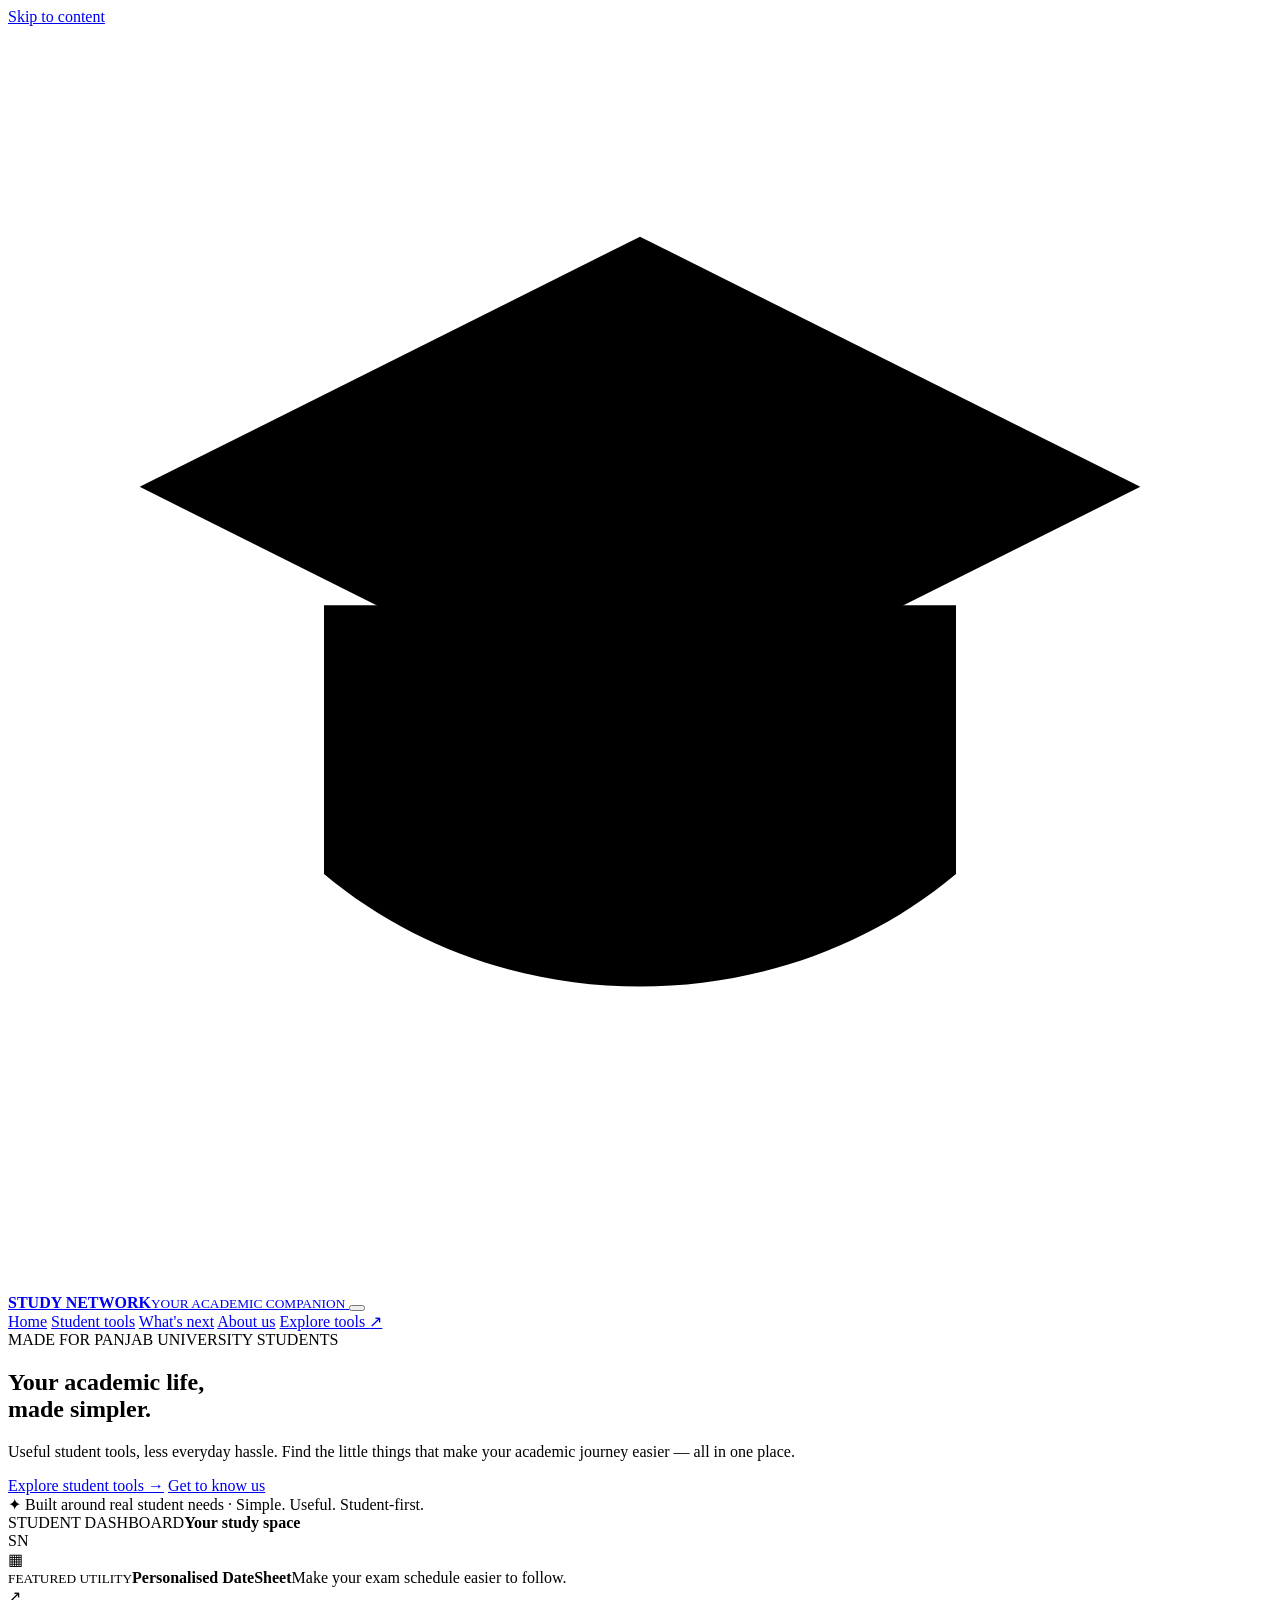
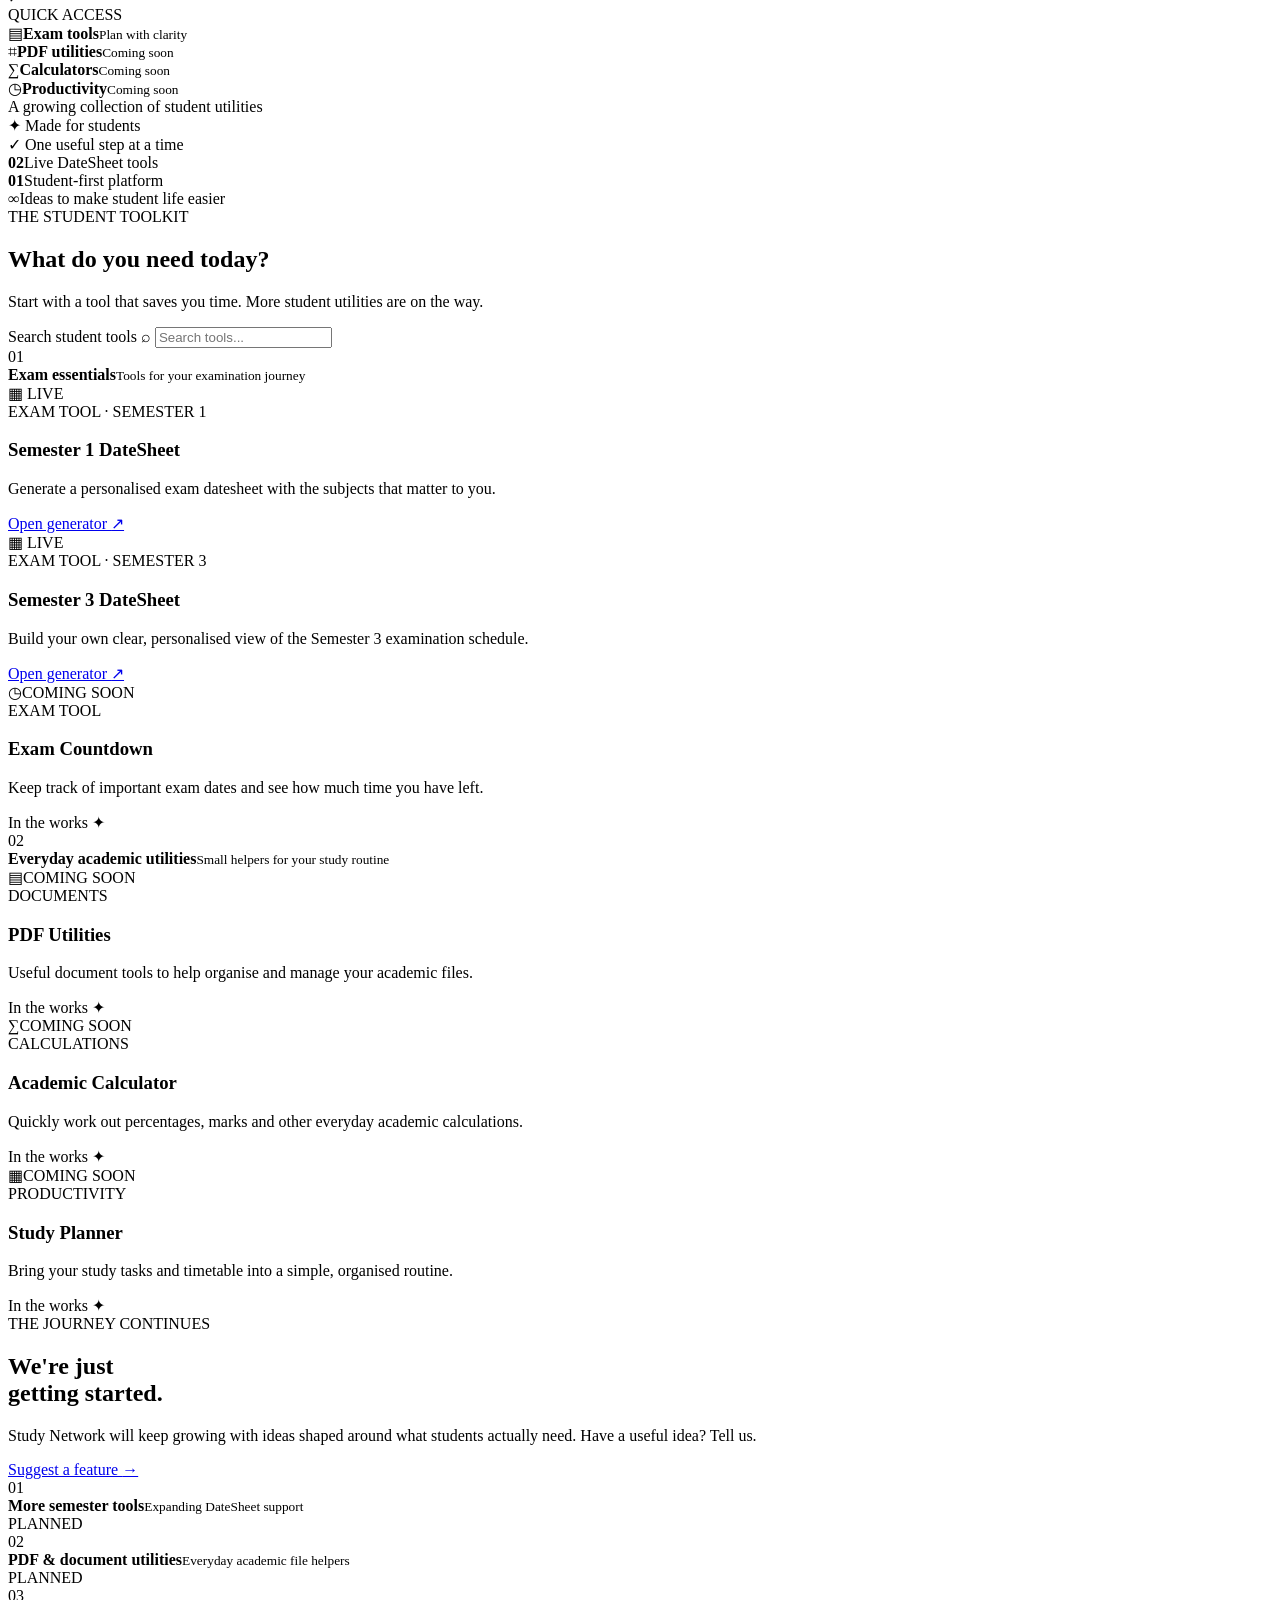
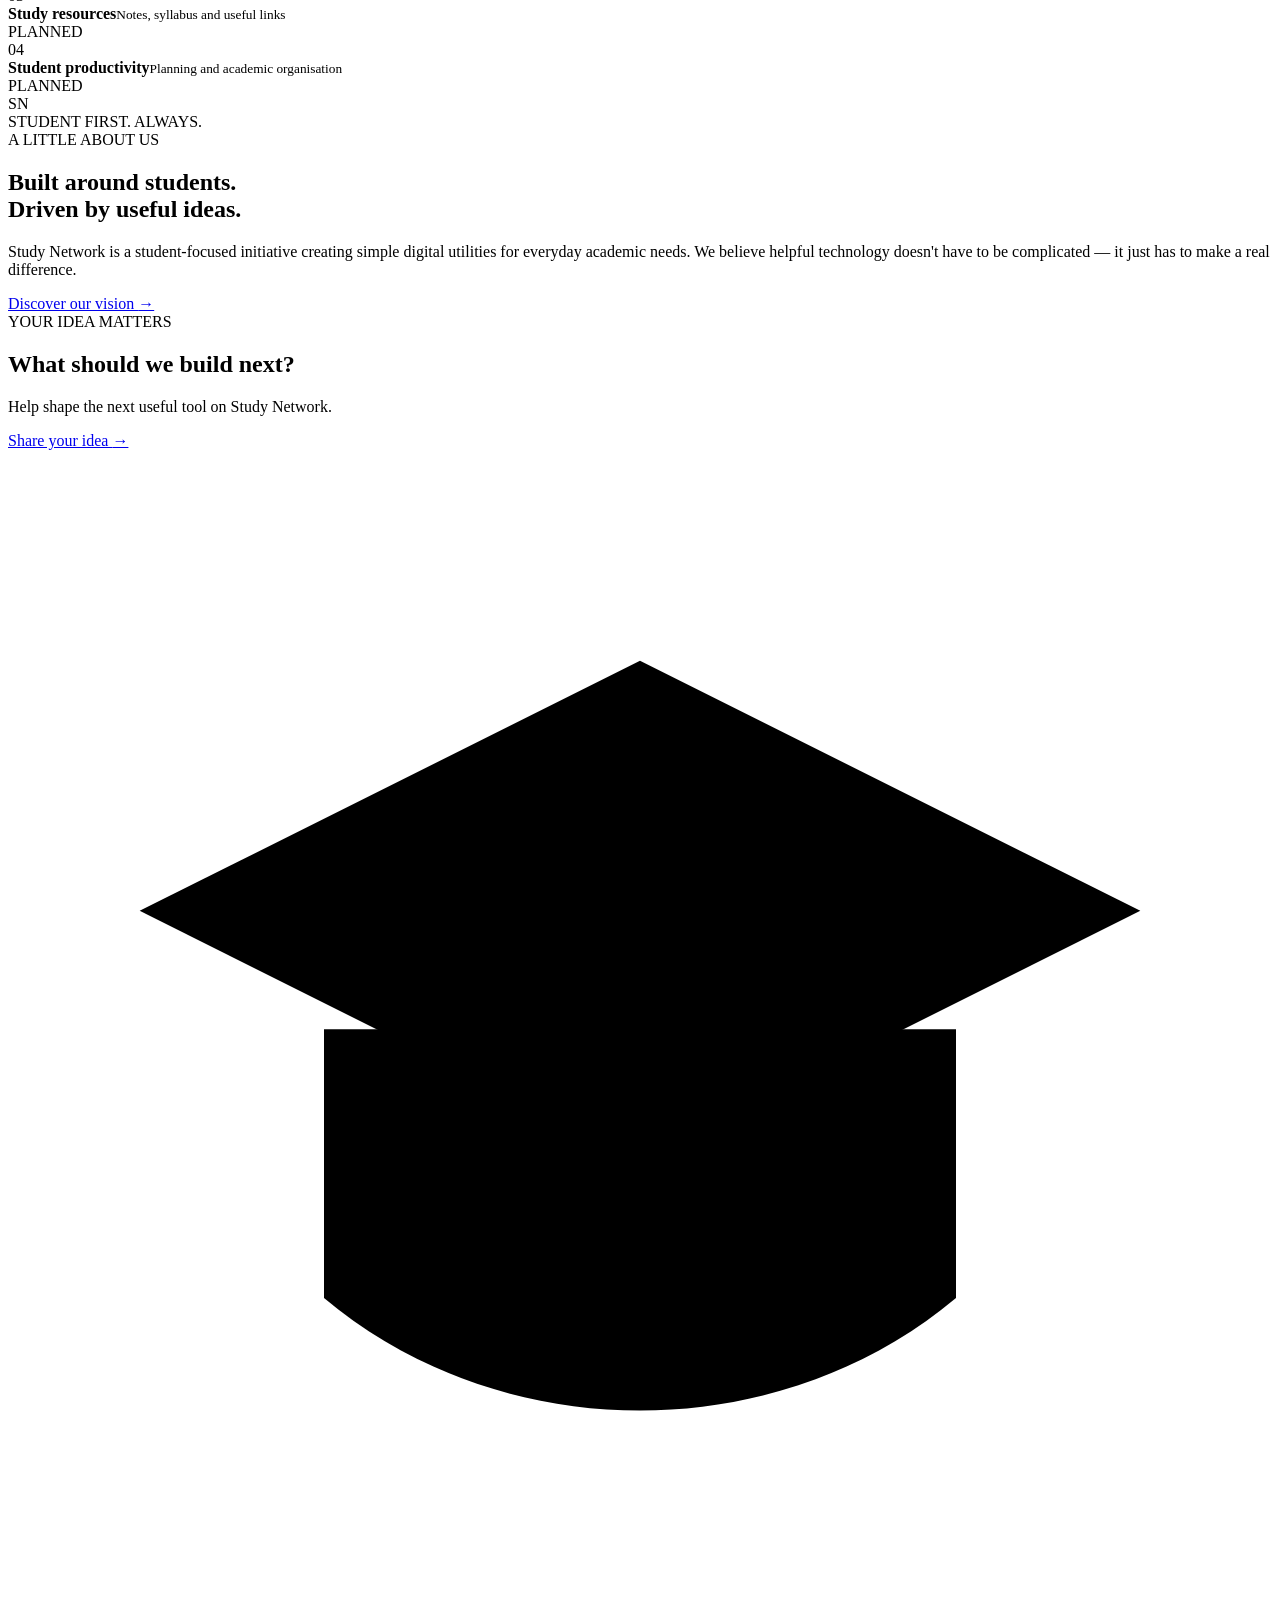
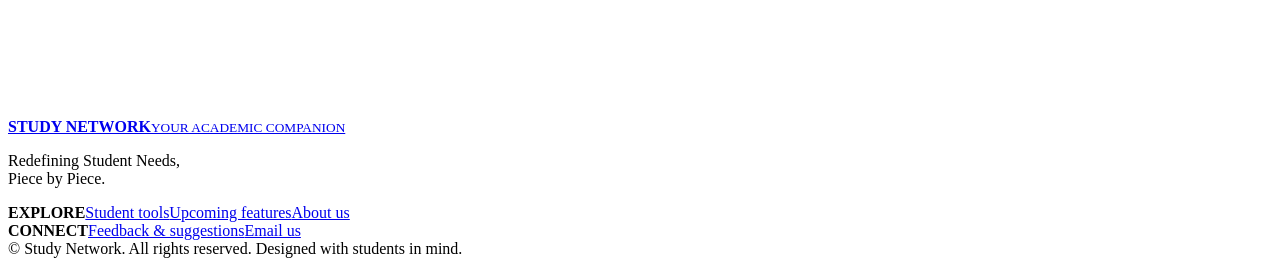
==== index.html @ bf7b29aa "Add files via upload" ====
<!doctype html>
<html lang="en">
<head>
  <meta charset="utf-8">
  <meta name="viewport" content="width=device-width, initial-scale=1">
  <meta name="theme-color" content="#10264b">
  <meta name="description" content="Study Network brings useful academic tools and student utilities together for Panjab University students.">
  <meta property="og:title" content="Study Network — Your Academic Companion">
  <meta property="og:description" content="Student life, made simpler. Explore academic tools built for Panjab University students.">
  <title>Study Network | Your Academic Companion</title>
  <link rel="icon" href="assets/logo/study-network-mark.svg" type="image/svg+xml">
  <link rel="preconnect" href="https://fonts.googleapis.com">
  <link rel="preconnect" href="https://fonts.gstatic.com" crossorigin>
  <link href="https://fonts.googleapis.com/css2?family=DM+Sans:wght@400;500;600;700;800&family=Manrope:wght@500;600;700;800&display=swap" rel="stylesheet">
  <link rel="stylesheet" href="css/style.css">
</head>
<body>
  <a class="skip-link" href="#main">Skip to content</a>

  <header class="site-header">
    <div class="container nav-wrap">
      <a class="brand" href="index.html" aria-label="Study Network home">
        <span class="brand-mark" aria-hidden="true">
          <svg viewBox="0 0 48 48" role="img"><path d="M5 17.5 24 8l19 9.5L24 27 5 17.5Z"/><path d="M12 22v10.2c6.8 5.7 17.2 5.7 24 0V22"/><path d="M43 18v13"/></svg>
        </span>
        <span class="brand-copy"><strong>STUDY NETWORK</strong><small>YOUR ACADEMIC COMPANION</small></span>
      </a>

      <button class="menu-toggle" id="menuToggle" aria-label="Open navigation" aria-expanded="false" aria-controls="primaryNav">
        <span></span><span></span><span></span>
      </button>

      <nav class="primary-nav" id="primaryNav" aria-label="Main navigation">
        <a class="nav-link active" href="#home">Home</a>
        <a class="nav-link" href="#tools">Student tools</a>
        <a class="nav-link" href="#upcoming">What's next</a>
        <a class="nav-link" href="pages/about.html">About us</a>
        <a class="nav-cta" href="#tools">Explore tools <span aria-hidden="true">↗</span></a>
      </nav>
    </div>
  </header>

  <main id="main">
    <section class="hero" id="home">
      <div class="hero-grid"></div>
      <div class="container hero-inner">
        <div class="hero-copy">
          <div class="eyebrow"><span class="eyebrow-dot"></span> MADE FOR PANJAB UNIVERSITY STUDENTS</div>
          <h1>Your academic life,<br><span>made simpler.</span></h1>
          <p class="hero-description">Useful student tools, less everyday hassle. Find the little things that make your academic journey easier — all in one place.</p>
          <div class="hero-actions">
            <a class="button button-primary" href="#tools">Explore student tools <span aria-hidden="true">→</span></a>
            <a class="button button-ghost" href="#about">Get to know us</a>
          </div>
          <div class="hero-proof">
            <span class="proof-icon">✦</span>
            <span>Built around real student needs</span>
            <span class="proof-separator">·</span>
            <span>Simple. Useful. Student-first.</span>
          </div>
        </div>
        <div class="hero-visual" aria-label="Study Network academic tools preview">
          <div class="visual-orbit orbit-one"></div>
          <div class="visual-orbit orbit-two"></div>
          <div class="dashboard-card">
            <div class="dash-top">
              <div><span class="dash-kicker">STUDENT DASHBOARD</span><strong>Your study space</strong></div>
              <span class="dash-avatar">SN</span>
            </div>
            <div class="dash-highlight">
              <div class="dash-highlight-icon">▦</div>
              <div><small>FEATURED UTILITY</small><strong>Personalised DateSheet</strong><span>Make your exam schedule easier to follow.</span></div>
              <span class="dash-arrow">↗</span>
            </div>
            <div class="dash-label">QUICK ACCESS</div>
            <div class="dash-mini-grid">
              <div class="dash-mini"><span class="mini-icon blue">▤</span><strong>Exam tools</strong><small>Plan with clarity</small></div>
              <div class="dash-mini"><span class="mini-icon violet">⌗</span><strong>PDF utilities</strong><small>Coming soon</small></div>
              <div class="dash-mini"><span class="mini-icon amber">∑</span><strong>Calculators</strong><small>Coming soon</small></div>
              <div class="dash-mini"><span class="mini-icon mint">◷</span><strong>Productivity</strong><small>Coming soon</small></div>
            </div>
            <div class="dash-bottom"><span class="status-pulse"></span> A growing collection of student utilities</div>
          </div>
          <div class="floating-note note-top"><span>✦</span> Made for students</div>
          <div class="floating-note note-bottom"><span class="note-check">✓</span> One useful step at a time</div>
        </div>
      </div>
      <div class="hero-bottom-line"></div>
    </section>

    <section class="quick-stats" aria-label="Platform highlights">
      <div class="container stats-grid">
        <div class="stat"><strong>02</strong><span>Live DateSheet tools</span></div>
        <div class="stat-divider"></div>
        <div class="stat"><strong>01</strong><span>Student-first platform</span></div>
        <div class="stat-divider"></div>
        <div class="stat"><strong>∞</strong><span>Ideas to make student life easier</span></div>
      </div>
    </section>

    <section class="section tools-section" id="tools">
      <div class="container">
        <div class="section-heading">
          <div>
            <span class="section-kicker">THE STUDENT TOOLKIT</span>
            <h2>What do you need <span>today?</span></h2>
            <p>Start with a tool that saves you time. More student utilities are on the way.</p>
          </div>
          <div class="tool-search">
            <label class="sr-only" for="toolSearch">Search student tools</label>
            <span aria-hidden="true">⌕</span>
            <input id="toolSearch" type="search" placeholder="Search tools..." autocomplete="off">
          </div>
        </div>

        <div class="tool-group-title"><span class="group-icon">01</span><div><strong>Exam essentials</strong><small>Tools for your examination journey</small></div></div>
        <div class="tool-grid" id="toolGrid">
          <article class="tool-card tool-card-featured" data-search="datesheet date sheet semester 1 exam schedule panjab university">
            <div class="tool-card-top"><span class="tool-icon icon-blue">▦</span><span class="availability live"><i></i> LIVE</span></div>
            <div class="tool-card-content"><span class="card-category">EXAM TOOL · SEMESTER 1</span><h3>Semester 1 DateSheet</h3><p>Generate a personalised exam datesheet with the subjects that matter to you.</p></div>
            <a class="card-link" href="https://akwebdev2025.github.io/Datesheet.v2/" target="_blank" rel="noopener noreferrer">Open generator <span>↗</span></a>
          </article>

          <article class="tool-card tool-card-featured" data-search="datesheet date sheet semester 3 exam schedule panjab university">
            <div class="tool-card-top"><span class="tool-icon icon-blue">▦</span><span class="availability live"><i></i> LIVE</span></div>
            <div class="tool-card-content"><span class="card-category">EXAM TOOL · SEMESTER 3</span><h3>Semester 3 DateSheet</h3><p>Build your own clear, personalised view of the Semester 3 examination schedule.</p></div>
            <a class="card-link" href="https://akwebdev2025.github.io/Datesheet.v3/" target="_blank" rel="noopener noreferrer">Open generator <span>↗</span></a>
          </article>

          <article class="tool-card upcoming-card" data-search="exam countdown exam timer days left">
            <div class="tool-card-top"><span class="tool-icon icon-violet">◷</span><span class="availability soon">COMING SOON</span></div>
            <div class="tool-card-content"><span class="card-category">EXAM TOOL</span><h3>Exam Countdown</h3><p>Keep track of important exam dates and see how much time you have left.</p></div>
            <span class="card-link disabled-link">In the works <span>✦</span></span>
          </article>
        </div>

        <div class="tool-group-title second-group"><span class="group-icon">02</span><div><strong>Everyday academic utilities</strong><small>Small helpers for your study routine</small></div></div>
        <div class="tool-grid">
          <article class="tool-card upcoming-card" data-search="pdf merge compress split convert document">
            <div class="tool-card-top"><span class="tool-icon icon-rose">▤</span><span class="availability soon">COMING SOON</span></div>
            <div class="tool-card-content"><span class="card-category">DOCUMENTS</span><h3>PDF Utilities</h3><p>Useful document tools to help organise and manage your academic files.</p></div>
            <span class="card-link disabled-link">In the works <span>✦</span></span>
          </article>
          <article class="tool-card upcoming-card" data-search="calculator percentage cgpa marks academic">
            <div class="tool-card-top"><span class="tool-icon icon-amber">∑</span><span class="availability soon">COMING SOON</span></div>
            <div class="tool-card-content"><span class="card-category">CALCULATIONS</span><h3>Academic Calculator</h3><p>Quickly work out percentages, marks and other everyday academic calculations.</p></div>
            <span class="card-link disabled-link">In the works <span>✦</span></span>
          </article>
          <article class="tool-card upcoming-card" data-search="study planner timetable schedule productivity">
            <div class="tool-card-top"><span class="tool-icon icon-mint">▦</span><span class="availability soon">COMING SOON</span></div>
            <div class="tool-card-content"><span class="card-category">PRODUCTIVITY</span><h3>Study Planner</h3><p>Bring your study tasks and timetable into a simple, organised routine.</p></div>
            <span class="card-link disabled-link">In the works <span>✦</span></span>
          </article>
        </div>
        <p class="search-empty" id="searchEmpty" hidden>No tools match that search. Try another keyword.</p>
      </div>
    </section>

    <section class="upcoming-section" id="upcoming">
      <div class="container upcoming-layout">
        <div class="upcoming-copy">
          <span class="section-kicker light-kicker">THE JOURNEY CONTINUES</span>
          <h2>We're just<br><span>getting started.</span></h2>
          <p>Study Network will keep growing with ideas shaped around what students actually need. Have a useful idea? Tell us.</p>
          <a class="button button-light" href="pages/feedback.html">Suggest a feature <span>→</span></a>
        </div>
        <div class="roadmap-list">
          <div class="roadmap-item"><span class="roadmap-number">01</span><div><strong>More semester tools</strong><small>Expanding DateSheet support</small></div><span class="roadmap-status">PLANNED</span></div>
          <div class="roadmap-item"><span class="roadmap-number">02</span><div><strong>PDF & document utilities</strong><small>Everyday academic file helpers</small></div><span class="roadmap-status">PLANNED</span></div>
          <div class="roadmap-item"><span class="roadmap-number">03</span><div><strong>Study resources</strong><small>Notes, syllabus and useful links</small></div><span class="roadmap-status">PLANNED</span></div>
          <div class="roadmap-item"><span class="roadmap-number">04</span><div><strong>Student productivity</strong><small>Planning and academic organisation</small></div><span class="roadmap-status">PLANNED</span></div>
        </div>
      </div>
    </section>

    <section class="section about-section" id="about">
      <div class="container about-layout">
        <div class="about-symbol"><div class="symbol-ring"><span>SN</span></div><span class="symbol-caption">STUDENT FIRST. ALWAYS.</span></div>
        <div class="about-copy">
          <span class="section-kicker">A LITTLE ABOUT US</span>
          <h2>Built around students.<br><span>Driven by useful ideas.</span></h2>
          <p>Study Network is a student-focused initiative creating simple digital utilities for everyday academic needs. We believe helpful technology doesn't have to be complicated — it just has to make a real difference.</p>
          <a class="text-link" href="pages/about.html">Discover our vision <span>→</span></a>
        </div>
      </div>
    </section>

    <section class="feedback-strip">
      <div class="container feedback-inner">
        <div><span class="feedback-kicker">YOUR IDEA MATTERS</span><h2>What should we build next?</h2><p>Help shape the next useful tool on Study Network.</p></div>
        <a class="button button-primary" href="pages/feedback.html">Share your idea <span>→</span></a>
      </div>
    </section>
  </main>

  <footer class="site-footer">
    <div class="container footer-main">
      <div class="footer-brand">
        <a class="brand brand-footer" href="index.html">
          <span class="brand-mark" aria-hidden="true"><svg viewBox="0 0 48 48"><path d="M5 17.5 24 8l19 9.5L24 27 5 17.5Z"/><path d="M12 22v10.2c6.8 5.7 17.2 5.7 24 0V22"/><path d="M43 18v13"/></svg></span>
          <span class="brand-copy"><strong>STUDY NETWORK</strong><small>YOUR ACADEMIC COMPANION</small></span>
        </a>
        <p>Redefining Student Needs,<br>Piece by Piece.</p>
      </div>
      <div class="footer-column"><strong>EXPLORE</strong><a href="#tools">Student tools</a><a href="#upcoming">Upcoming features</a><a href="pages/about.html">About us</a></div>
      <div class="footer-column"><strong>CONNECT</strong><a href="pages/feedback.html">Feedback & suggestions</a><a href="mailto:studynetwork.anetwork4u@gmail.com">Email us</a></div>
    </div>
    <div class="container footer-bottom">
      <span>© <span id="currentYear"></span> Study Network. All rights reserved.</span>
      <span>Designed with students in mind.</span>
    </div>
  </footer>

  <script src="js/main.js"></script>
</body>
</html>
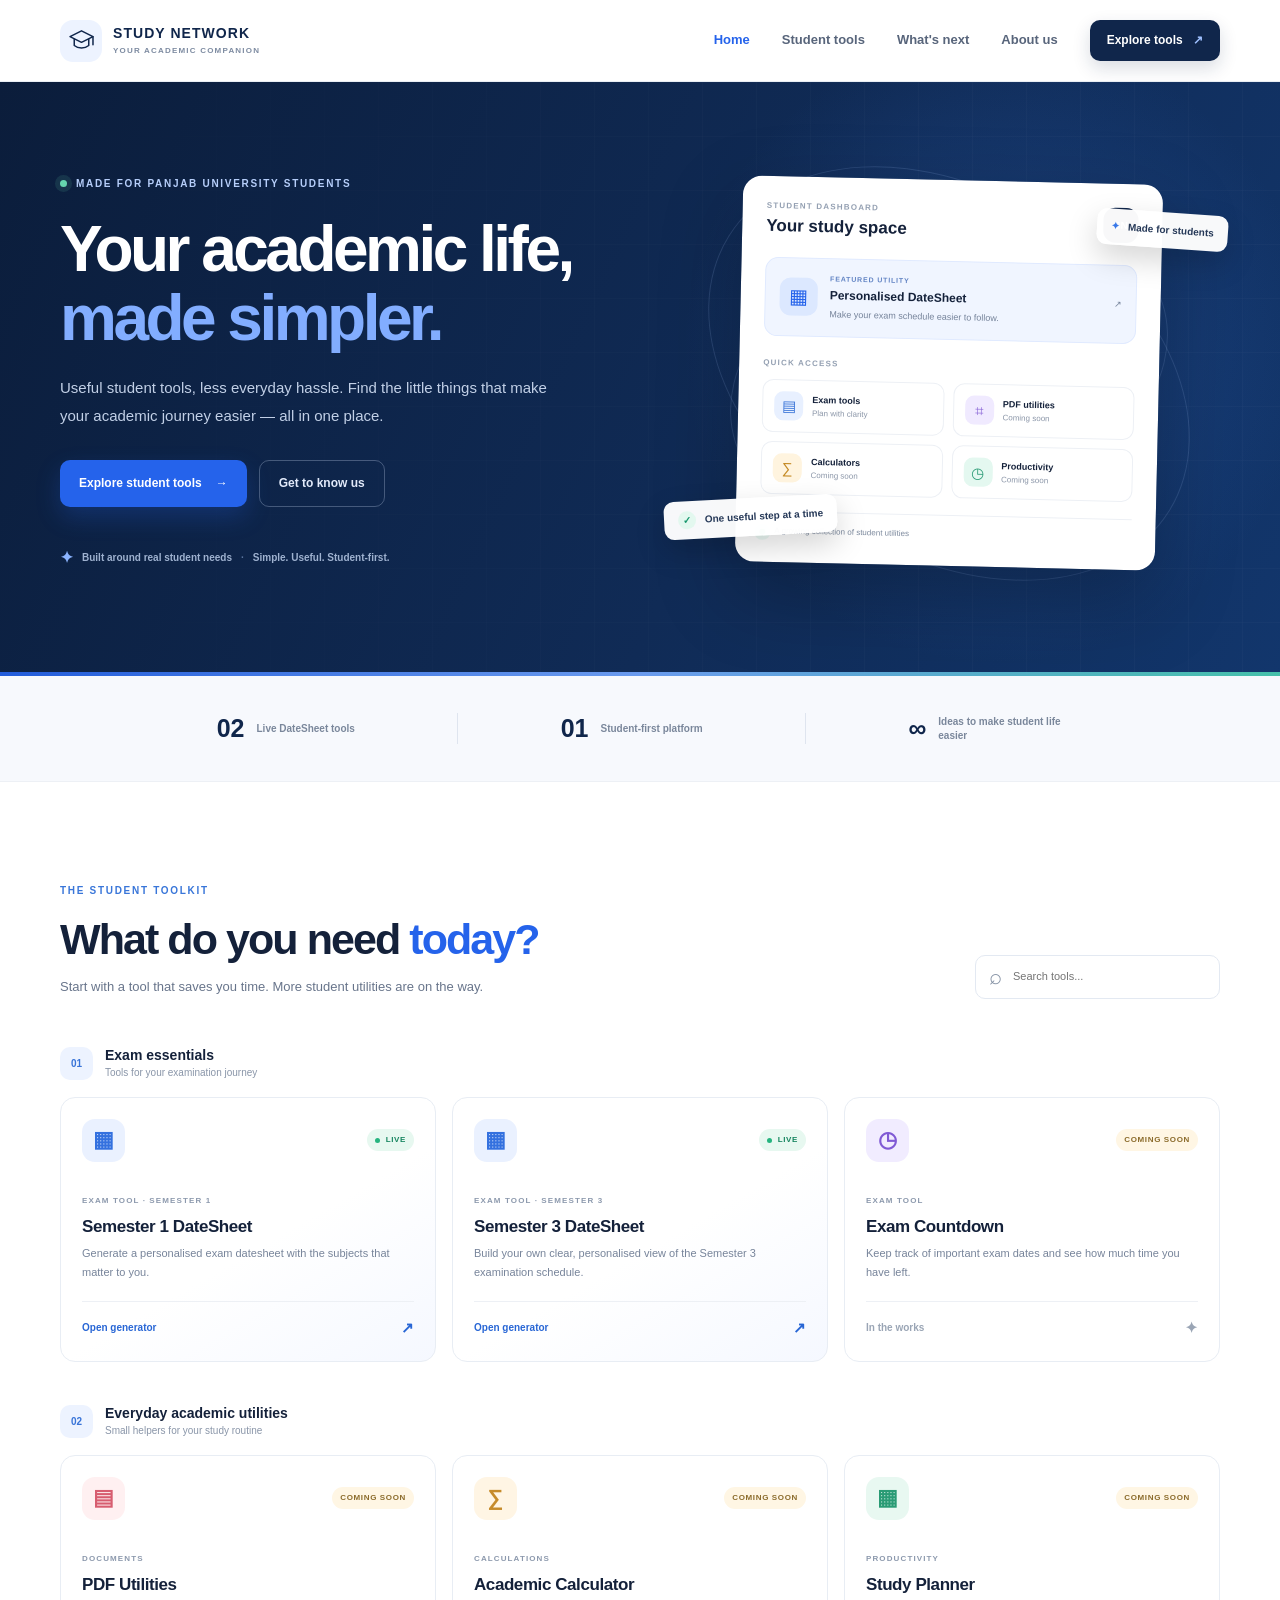
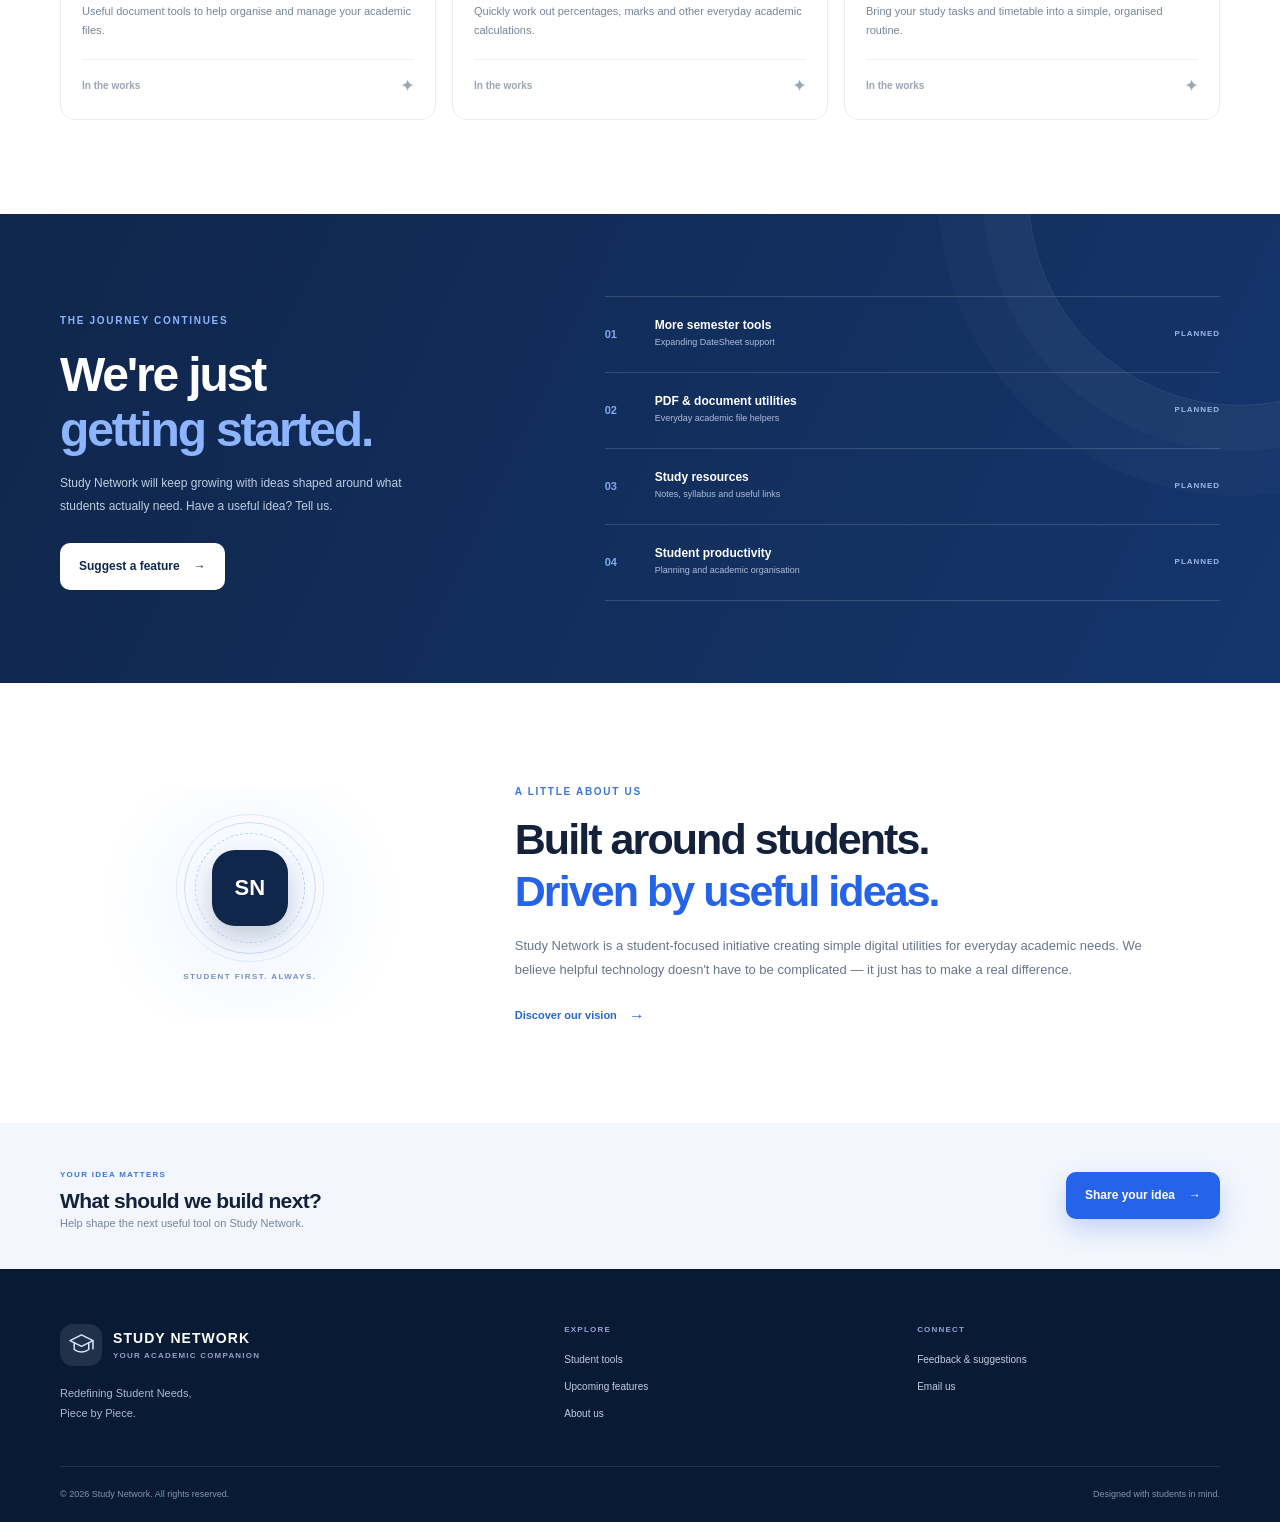
==== commit e865da8b: "Integrate Google Analytics 4 into index.html Added Google Analytics 4 tracking scripts to the HTML." ====
--- a/index.html
+++ b/index.html
@@ -13,6 +13,14 @@
   <link rel="preconnect" href="https://fonts.gstatic.com" crossorigin>
   <link href="https://fonts.googleapis.com/css2?family=DM+Sans:wght@400;500;600;700;800&family=Manrope:wght@500;600;700;800&display=swap" rel="stylesheet">
   <link rel="stylesheet" href="css/style.css">
+ <!-- Google Analytics 4 -->
+  <script async src="https://www.googletagmanager.com/gtag/js?id=G-G43304G7ES"></script>
+  <script>
+    window.dataLayer = window.dataLayer || [];
+    function gtag(){dataLayer.push(arguments);}
+    gtag('js', new Date());
+    gtag('config', 'G-G43304G7ES');
+  </script>
 </head>
 <body>
   <a class="skip-link" href="#main">Skip to content</a>
--- a/css/style.css
+++ b/css/style.css
@@ -0,0 +1,125 @@
+:root {
+  --navy: #10264b;
+  --navy-deep: #0b1d3b;
+  --blue: #2563eb;
+  --blue-bright: #4f8cff;
+  --ink: #14213a;
+  --muted: #68758b;
+  --line: #e6ebf2;
+  --surface: #f6f8fc;
+  --white: #fff;
+  --radius: 18px;
+  --shadow: 0 18px 50px rgba(17, 39, 76, .09);
+}
+* { box-sizing: border-box; }
+html { scroll-behavior: smooth; scroll-padding-top: 90px; }
+body { margin: 0; color: var(--ink); background: #fff; font-family: "DM Sans", sans-serif; line-height: 1.6; -webkit-font-smoothing: antialiased; }
+a { color: inherit; text-decoration: none; }
+button, input { font: inherit; }
+.container { width: min(1160px, calc(100% - 44px)); margin-inline: auto; }
+.skip-link, .sr-only { position: absolute; width: 1px; height: 1px; padding: 0; margin: -1px; overflow: hidden; clip: rect(0,0,0,0); white-space: nowrap; border: 0; }
+.skip-link:focus { width: auto; height: auto; clip: auto; margin: 12px; padding: 10px 14px; background: #fff; z-index: 99; }
+.site-header { height: 82px; background: rgba(255,255,255,.94); border-bottom: 1px solid rgba(230,235,242,.85); position: sticky; top: 0; z-index: 20; backdrop-filter: blur(16px); }
+.nav-wrap { height: 100%; display: flex; align-items: center; justify-content: space-between; }
+.brand { display: inline-flex; align-items: center; gap: 11px; }
+.brand-mark { width: 42px; height: 42px; display: grid; place-items: center; background: #edf3ff; border-radius: 13px; }
+.brand-mark svg { width: 29px; fill: none; stroke: var(--navy); stroke-width: 2.5; stroke-linecap: round; stroke-linejoin: round; }
+.brand-copy { display: grid; line-height: 1.15; gap: 5px; }
+.brand-copy strong { font: 800 14px "Manrope", sans-serif; letter-spacing: .075em; color: var(--navy); }
+.brand-copy small { color: #7d8ba1; font-size: 8px; letter-spacing: .15em; font-weight: 700; }
+.primary-nav { display: flex; align-items: center; gap: 32px; }
+.nav-link { color: #58657b; font-size: 13px; font-weight: 600; transition: color .2s; }
+.nav-link:hover, .nav-link.active { color: var(--blue); }
+.nav-cta { padding: 11px 17px; border-radius: 10px; background: var(--navy); color: #fff; font-size: 12px; font-weight: 700; box-shadow: 0 7px 18px rgba(16,38,75,.16); }
+.nav-cta span { margin-left: 7px; color: #9fc0ff; }
+.menu-toggle { display: none; border: 0; background: transparent; padding: 8px; cursor: pointer; }
+.menu-toggle span { display: block; width: 23px; height: 2px; margin: 5px; background: var(--navy); border-radius: 3px; }
+.hero { position: relative; overflow: hidden; color: #fff; background: radial-gradient(circle at 78% 45%, rgba(49,103,191,.35), transparent 30%), linear-gradient(115deg, #0b1d3b 0%, #102b56 58%, #12366c 100%); }
+.hero-grid { position: absolute; inset: 0; opacity: .13; background-image: linear-gradient(rgba(255,255,255,.16) 1px, transparent 1px), linear-gradient(90deg, rgba(255,255,255,.16) 1px, transparent 1px); background-size: 54px 54px; mask-image: linear-gradient(90deg, transparent, #000 70%); }
+.hero-inner { min-height: 590px; display: grid; grid-template-columns: 1.03fr .97fr; align-items: center; gap: 42px; padding-block: 76px 84px; position: relative; }
+.eyebrow, .section-kicker { font-size: 10px; font-weight: 800; letter-spacing: .17em; color: #7ba9ff; }
+.eyebrow { display: flex; align-items: center; gap: 9px; color: #b6cefa; }
+.eyebrow-dot, .status-pulse { width: 7px; height: 7px; border-radius: 50%; background: #65d6ae; box-shadow: 0 0 0 5px rgba(101,214,174,.12); }
+.hero h1 { font: 800 clamp(42px, 5vw, 66px)/1.09 "Manrope", sans-serif; letter-spacing: -.055em; margin: 23px 0 20px; }
+.hero h1 span { color: #82adff; }
+.hero-description { max-width: 510px; color: #c2d0e7; font-size: 15px; line-height: 1.85; margin: 0; }
+.hero-actions { display: flex; gap: 12px; margin-top: 30px; flex-wrap: wrap; }
+.button { display: inline-flex; align-items: center; justify-content: center; gap: 14px; min-height: 47px; padding: 0 19px; border-radius: 10px; font-size: 12px; font-weight: 700; transition: transform .2s, box-shadow .2s, background .2s; }
+.button:hover { transform: translateY(-2px); }
+.button-primary { color: #fff; background: var(--blue); box-shadow: 0 10px 24px rgba(37,99,235,.24); }
+.button-primary:hover { background: #1d55d4; box-shadow: 0 13px 28px rgba(37,99,235,.32); }
+.button-ghost { color: #e2eafa; border: 1px solid rgba(210,225,250,.28); }
+.hero-proof { display: flex; gap: 9px; align-items: center; margin-top: 38px; color: #9fb2d0; font-size: 10px; font-weight: 600; flex-wrap: wrap; }
+.proof-icon { color: #8bb4ff; font-size: 16px; }
+.proof-separator { color: #59749d; }
+.hero-visual { min-height: 390px; display: grid; place-items: center; position: relative; }
+.visual-orbit { position: absolute; border: 1px solid rgba(159,190,244,.17); border-radius: 50%; transform: rotate(-18deg); }
+.orbit-one { width: 450px; height: 300px; }
+.orbit-two { width: 520px; height: 365px; transform: rotate(32deg); }
+.dashboard-card { width: min(100%, 420px); position: relative; z-index: 2; background: #fff; border: 1px solid rgba(255,255,255,.5); border-radius: 19px; padding: 23px; color: var(--ink); box-shadow: 0 30px 80px rgba(0,0,0,.27); transform: rotate(1.3deg); }
+.dash-top { display: flex; justify-content: space-between; align-items: center; margin-bottom: 21px; }
+.dash-top > div { display: grid; gap: 3px; }
+.dash-kicker, .dash-label { font-size: 8px; color: #94a0b2; letter-spacing: .15em; font-weight: 800; }
+.dash-top strong { font: 800 17px "Manrope", sans-serif; }
+.dash-avatar { width: 35px; height: 35px; border-radius: 12px; display: grid; place-items: center; color: #fff; background: var(--navy); font-size: 10px; font-weight: 800; }
+.dash-highlight { display: flex; gap: 12px; align-items: center; background: #f0f5ff; border: 1px solid #e0eaff; padding: 14px; border-radius: 13px; }
+.dash-highlight-icon { width: 38px; height: 38px; border-radius: 11px; background: #dce8ff; color: #2563eb; display: grid; place-items: center; font-size: 20px; }
+.dash-highlight > div:nth-child(2) { display: grid; flex: 1; gap: 2px; }
+.dash-highlight small { color: #6284c4; font-size: 7px; letter-spacing: .12em; font-weight: 800; }
+.dash-highlight strong { font-size: 12px; }
+.dash-highlight span { font-size: 9px; color: #75839a; }
+.dash-arrow { color: #3975dc; font-size: 17px; }
+.dash-label { margin: 21px 0 10px; }
+.dash-mini-grid { display: grid; grid-template-columns: 1fr 1fr; gap: 9px; }
+.dash-mini { border: 1px solid #edf0f5; border-radius: 11px; padding: 11px; display: grid; grid-template-columns: 30px 1fr; column-gap: 8px; align-items: center; }
+.mini-icon { grid-row: span 2; width: 29px; height: 29px; border-radius: 9px; display: grid; place-items: center; font-size: 15px; }
+.mini-icon.blue { background: #e8f0ff; color: #3974d8; }.mini-icon.violet { background: #f0eaff; color: #8560d5; }.mini-icon.amber { background: #fff4df; color: #c58a24; }.mini-icon.mint { background: #e4f8f0; color: #2b9b76; }
+.dash-mini strong { font-size: 9px; }.dash-mini small { font-size: 8px; color: #8b96a8; }
+.dash-bottom { display: flex; align-items: center; gap: 9px; border-top: 1px solid #edf0f5; margin-top: 17px; padding-top: 13px; color: #7c899d; font-size: 8px; }
+.status-pulse { width: 6px; height: 6px; }
+.floating-note { position: absolute; z-index: 3; padding: 10px 14px; border-radius: 10px; background: rgba(255,255,255,.97); color: #263958; font-size: 10px; font-weight: 700; box-shadow: 0 12px 30px rgba(0,0,0,.17); }
+.note-top { top: 34px; right: -8px; transform: rotate(4deg); }.note-top span { color: #3978e8; margin-right: 6px; }.note-bottom { bottom: 32px; left: -14px; transform: rotate(-3deg); }.note-check { display: inline-grid; place-items: center; background: #e3f8ef; color: #15966c; width: 18px; height: 18px; border-radius: 50%; margin-right: 6px; }
+.hero-bottom-line { height: 4px; background: linear-gradient(90deg, #2563eb, #74a7ff, #4bd0b1); opacity: .9; }
+.quick-stats { background: #f7f9fd; border-bottom: 1px solid #edf0f5; }
+.stats-grid { min-height: 105px; display: flex; justify-content: center; align-items: center; gap: clamp(30px, 8vw, 110px); }
+.stat { display: flex; align-items: center; gap: 12px; }.stat strong { color: var(--navy); font: 800 25px "Manrope", sans-serif; }.stat span { max-width: 125px; color: #7a879b; font-size: 10px; line-height: 1.4; font-weight: 600; }.stat-divider { width: 1px; height: 31px; background: #dfe5ef; }
+.section { padding: 94px 0; }
+.section-heading { display: flex; align-items: end; justify-content: space-between; gap: 25px; margin-bottom: 48px; }
+.section-kicker { color: #3976d9; }
+.section-heading h2, .about-copy h2 { font: 800 clamp(30px, 3.5vw, 43px)/1.2 "Manrope", sans-serif; letter-spacing: -.045em; margin: 12px 0 10px; }
+.section-heading h2 span, .about-copy h2 span { color: var(--blue); }
+.section-heading p, .about-copy p { color: var(--muted); font-size: 13px; margin: 0; max-width: 550px; line-height: 1.8; }
+.tool-search { width: 245px; height: 44px; display: flex; align-items: center; gap: 9px; padding: 0 13px; border: 1px solid #e3e9f2; border-radius: 10px; color: #8390a3; background: #fff; }
+.tool-search span { font-size: 22px; }.tool-search input { width: 100%; border: 0; outline: 0; color: var(--ink); font-size: 11px; background: transparent; }.tool-search:focus-within { border-color: #8bb1f8; box-shadow: 0 0 0 3px #edf4ff; }
+.tool-group-title { display: flex; align-items: center; gap: 12px; margin-bottom: 17px; }.group-icon { width: 33px; height: 33px; display: grid; place-items: center; border-radius: 10px; background: #edf3ff; color: #3974d8; font: 800 10px "Manrope", sans-serif; }.tool-group-title div { display: grid; line-height: 1.35; }.tool-group-title strong { font: 800 14px "Manrope", sans-serif; }.tool-group-title small { color: #8995a8; font-size: 10px; margin-top: 3px; }.second-group { margin-top: 43px; }
+.tool-grid { display: grid; grid-template-columns: repeat(3, 1fr); gap: 16px; }
+.tool-card { min-height: 258px; display: flex; flex-direction: column; padding: 21px; border: 1px solid #e8edf4; border-radius: 15px; background: #fff; transition: transform .22s, box-shadow .22s, border-color .22s; }
+.tool-card:hover { transform: translateY(-4px); border-color: #d6e3fa; box-shadow: var(--shadow); }
+.tool-card-featured { background: linear-gradient(150deg, #fff 55%, #f5f8ff); }
+.tool-card-top { display: flex; justify-content: space-between; align-items: center; margin-bottom: 23px; }
+.tool-icon { width: 43px; height: 43px; border-radius: 13px; display: grid; place-items: center; font-size: 22px; font-weight: 700; }
+.icon-blue { background: #eaf1ff; color: #3471df; }.icon-violet { background: #f1ecff; color: #805ad5; }.icon-rose { background: #fff0f1; color: #d75d70; }.icon-amber { background: #fff5e4; color: #c68b2b; }.icon-mint { background: #e8f8f1; color: #2a9b75; }
+.availability { display: inline-flex; align-items: center; gap: 6px; padding: 5px 8px; border-radius: 20px; font-size: 8px; font-weight: 800; letter-spacing: .08em; }.availability.live { color: #16855f; background: #e7f8f0; }.availability.live i { width: 5px; height: 5px; border-radius: 50%; background: #25b47f; }.availability.soon { color: #8b6b2b; background: #fff6e4; }
+.tool-card-content { flex: 1; }.card-category { color: #8c99ad; font-size: 8px; letter-spacing: .14em; font-weight: 800; }.tool-card h3 { font: 800 17px "Manrope", sans-serif; letter-spacing: -.025em; margin: 7px 0 7px; }.tool-card p { color: #77849a; font-size: 11px; line-height: 1.7; margin: 0; }
+.card-link { display: flex; justify-content: space-between; align-items: center; border-top: 1px solid #edf0f5; padding-top: 14px; margin-top: 19px; color: #2866d5; font-size: 10px; font-weight: 800; }.card-link span { font-size: 15px; }.disabled-link { color: #9aa5b5; cursor: default; }.search-empty { padding: 20px; border-radius: 12px; color: #77849a; background: #f7f9fc; font-size: 12px; text-align: center; }
+.upcoming-section { padding: 82px 0; color: #fff; background: linear-gradient(115deg, #10264b, #14366d); position: relative; overflow: hidden; }.upcoming-section:after { content: ""; position: absolute; width: 420px; height: 420px; right: -170px; top: -230px; border: 1px solid rgba(255,255,255,.1); border-radius: 50%; box-shadow: 0 0 0 45px rgba(255,255,255,.025), 0 0 0 90px rgba(255,255,255,.02); }
+.upcoming-layout { display: grid; grid-template-columns: .85fr 1.15fr; gap: 90px; align-items: center; position: relative; z-index: 1; }.light-kicker { color: #8bb4ff; }.upcoming-copy h2 { font: 800 clamp(34px, 4vw, 48px)/1.15 "Manrope", sans-serif; letter-spacing: -.045em; margin: 15px 0; }.upcoming-copy h2 span { color: #8db4ff; }.upcoming-copy p { max-width: 390px; color: #c0cde2; font-size: 12px; line-height: 1.9; margin: 0 0 25px; }.button-light { color: var(--navy); background: #fff; }.button-light:hover { box-shadow: 0 10px 25px rgba(0,0,0,.15); }
+.roadmap-list { border-top: 1px solid rgba(255,255,255,.15); }.roadmap-item { min-height: 76px; display: grid; grid-template-columns: 36px 1fr auto; gap: 14px; align-items: center; border-bottom: 1px solid rgba(255,255,255,.15); }.roadmap-number { color: #7ea9f5; font: 800 11px "Manrope", sans-serif; }.roadmap-item div { display: grid; gap: 3px; }.roadmap-item strong { font: 700 12px "Manrope", sans-serif; }.roadmap-item small { color: #aebfd9; font-size: 9px; }.roadmap-status { color: #9bb8e8; font-size: 8px; font-weight: 800; letter-spacing: .12em; }
+.about-layout { display: grid; grid-template-columns: .7fr 1.3fr; align-items: center; gap: 75px; }.about-symbol { min-height: 230px; display: grid; place-items: center; align-content: center; gap: 17px; background: radial-gradient(circle, #f0f5ff, #fff 68%); border-radius: 20px; }.symbol-ring { width: 132px; height: 132px; border: 1px solid #cdddf9; border-radius: 50%; display: grid; place-items: center; position: relative; }.symbol-ring:before, .symbol-ring:after { content: ""; position: absolute; inset: 10px; border: 1px dashed #b7cef5; border-radius: 50%; }.symbol-ring:after { inset: -9px; border-style: solid; border-color: #e0eafa; }.symbol-ring span { width: 76px; height: 76px; display: grid; place-items: center; border-radius: 23px; background: var(--navy); color: #fff; font: 800 22px "Manrope", sans-serif; box-shadow: 0 12px 25px rgba(16,38,75,.2); }.symbol-caption { color: #7791bd; font-size: 8px; font-weight: 800; letter-spacing: .18em; }.about-copy h2 { margin-bottom: 17px; }.about-copy p { max-width: 650px; }.text-link { display: inline-flex; gap: 12px; align-items: center; margin-top: 22px; color: #2866d5; font-size: 11px; font-weight: 800; }.text-link span { font-size: 16px; }
+.feedback-strip { background: #f3f6fc; padding: 36px 0; }.feedback-inner { display: flex; justify-content: space-between; align-items: center; gap: 20px; }.feedback-kicker { color: #3976d9; font-size: 8px; letter-spacing: .16em; font-weight: 800; }.feedback-inner h2 { margin: 5px 0 2px; font: 800 21px "Manrope", sans-serif; letter-spacing: -.03em; }.feedback-inner p { color: #77849a; font-size: 11px; margin: 0; }
+.site-footer { background: #091a35; color: #fff; }.footer-main { display: grid; grid-template-columns: 1.5fr 1fr 1fr; gap: 50px; padding-block: 55px 42px; }.brand-footer .brand-mark { background: rgba(255,255,255,.1); }.brand-footer .brand-mark svg { stroke: #d7e5ff; }.brand-footer .brand-copy strong { color: #fff; }.brand-footer .brand-copy small { color: #8da4c9; }.footer-brand > p { color: #a9bad4; font-size: 11px; line-height: 1.8; margin: 17px 0 0; }.footer-column { display: flex; flex-direction: column; align-items: flex-start; gap: 11px; }.footer-column strong { color: #8ca6d0; font-size: 8px; letter-spacing: .15em; margin-bottom: 4px; }.footer-column a { color: #c2cde0; font-size: 10px; }.footer-column a:hover { color: #fff; }.footer-bottom { min-height: 56px; display: flex; justify-content: space-between; align-items: center; border-top: 1px solid rgba(255,255,255,.1); color: #8294b2; font-size: 9px; }
+.page-hero { background: linear-gradient(115deg, #0b1d3b, #14366d); color: #fff; padding: 76px 0; }.page-hero h1 { font: 800 clamp(36px,5vw,54px)/1.15 "Manrope",sans-serif; letter-spacing: -.05em; margin: 12px 0; }.page-hero p { color: #c1cfe5; max-width: 650px; font-size: 13px; }.content-page { min-height: 55vh; padding: 65px 0 90px; }.content-panel { max-width: 820px; padding: 30px; border: 1px solid var(--line); border-radius: 17px; box-shadow: 0 12px 40px rgba(17,39,76,.05); }.content-panel h2 { font: 800 21px "Manrope",sans-serif; }.content-panel p, .content-panel li { color: var(--muted); font-size: 13px; line-height: 1.9; }.feedback-form { display: grid; gap: 15px; max-width: 620px; }.form-field { display: grid; gap: 7px; }.form-field label { font-size: 11px; font-weight: 700; }.form-field input, .form-field textarea, .form-field select { width: 100%; padding: 12px 13px; border: 1px solid #dfe6f0; border-radius: 9px; background: #fff; color: var(--ink); outline: none; font-size: 12px; }.form-field textarea { min-height: 125px; resize: vertical; }.form-field input:focus, .form-field textarea:focus, .form-field select:focus { border-color: #8bb1f8; box-shadow: 0 0 0 3px #edf4ff; }.form-note { color: #7d899c; font-size: 10px; }.form-success { color: #16855f; font-size: 12px; }
+@media (max-width: 900px) {
+  .primary-nav { gap: 18px; }.hero-inner { gap: 18px; }.hero-visual { transform: scale(.9); }.upcoming-layout { gap: 45px; }.about-layout { gap: 40px; }
+}
+@media (max-width: 700px) {
+  .container { width: min(100% - 34px, 560px); }.site-header { height: 72px; }.brand-mark { width: 38px; height: 38px; }.brand-copy strong { font-size: 12px; }.brand-copy small { font-size: 7px; }
+  .menu-toggle { display: block; }.primary-nav { display: none; position: absolute; top: 71px; left: 0; right: 0; padding: 17px 22px 22px; background: #fff; border-bottom: 1px solid var(--line); box-shadow: 0 18px 25px rgba(17,39,76,.08); align-items: stretch; gap: 0; flex-direction: column; }.primary-nav.open { display: flex; }.nav-link { padding: 12px 2px; border-bottom: 1px solid #f0f2f6; }.nav-cta { text-align: center; margin-top: 13px; }.hero-inner { grid-template-columns: 1fr; padding-block: 65px 50px; gap: 32px; }.hero h1 { font-size: clamp(42px, 11vw, 57px); }.hero-description { font-size: 13px; }.hero-visual { min-height: 350px; transform: none; }.dashboard-card { width: min(100% - 14px, 410px); padding: 18px; }.orbit-one { width: 340px; height: 270px; }.orbit-two { width: 390px; height: 310px; }.note-top { right: -2px; top: 12px; }.note-bottom { left: -2px; bottom: 10px; }.hero-proof { margin-top: 27px; font-size: 9px; }
+  .stats-grid { min-height: 90px; gap: 13px; justify-content: space-between; }.stat { gap: 7px; }.stat strong { font-size: 20px; }.stat span { font-size: 8px; max-width: 80px; }.stat-divider { height: 27px; }
+  .section { padding: 68px 0; }.section-heading { display: block; margin-bottom: 35px; }.section-heading p { font-size: 12px; }.tool-search { width: 100%; margin-top: 22px; }.tool-grid { grid-template-columns: 1fr; gap: 12px; }.tool-card { min-height: 230px; }.second-group { margin-top: 35px; }
+  .upcoming-section { padding: 65px 0; }.upcoming-layout { grid-template-columns: 1fr; gap: 34px; }.upcoming-copy p { max-width: 100%; }.roadmap-item { grid-template-columns: 28px 1fr auto; gap: 9px; }.roadmap-status { font-size: 7px; }
+  .about-layout { grid-template-columns: 1fr; gap: 30px; }.about-symbol { min-height: 190px; }.about-copy h2 { font-size: 31px; }
+  .feedback-inner { align-items: flex-start; flex-direction: column; }.footer-main { grid-template-columns: 1fr 1fr; gap: 32px 22px; padding-block: 42px 30px; }.footer-brand { grid-column: 1 / -1; }.footer-bottom { min-height: 66px; align-items: flex-start; justify-content: center; flex-direction: column; gap: 3px; padding-block: 12px; }
+  .page-hero { padding: 60px 0; }.content-page { padding: 40px 0 65px; }.content-panel { padding: 21px; }
+}
+@media (prefers-reduced-motion: reduce) { *, *::before, *::after { scroll-behavior: auto !important; transition-duration: .01ms !important; animation-duration: .01ms !important; } }
